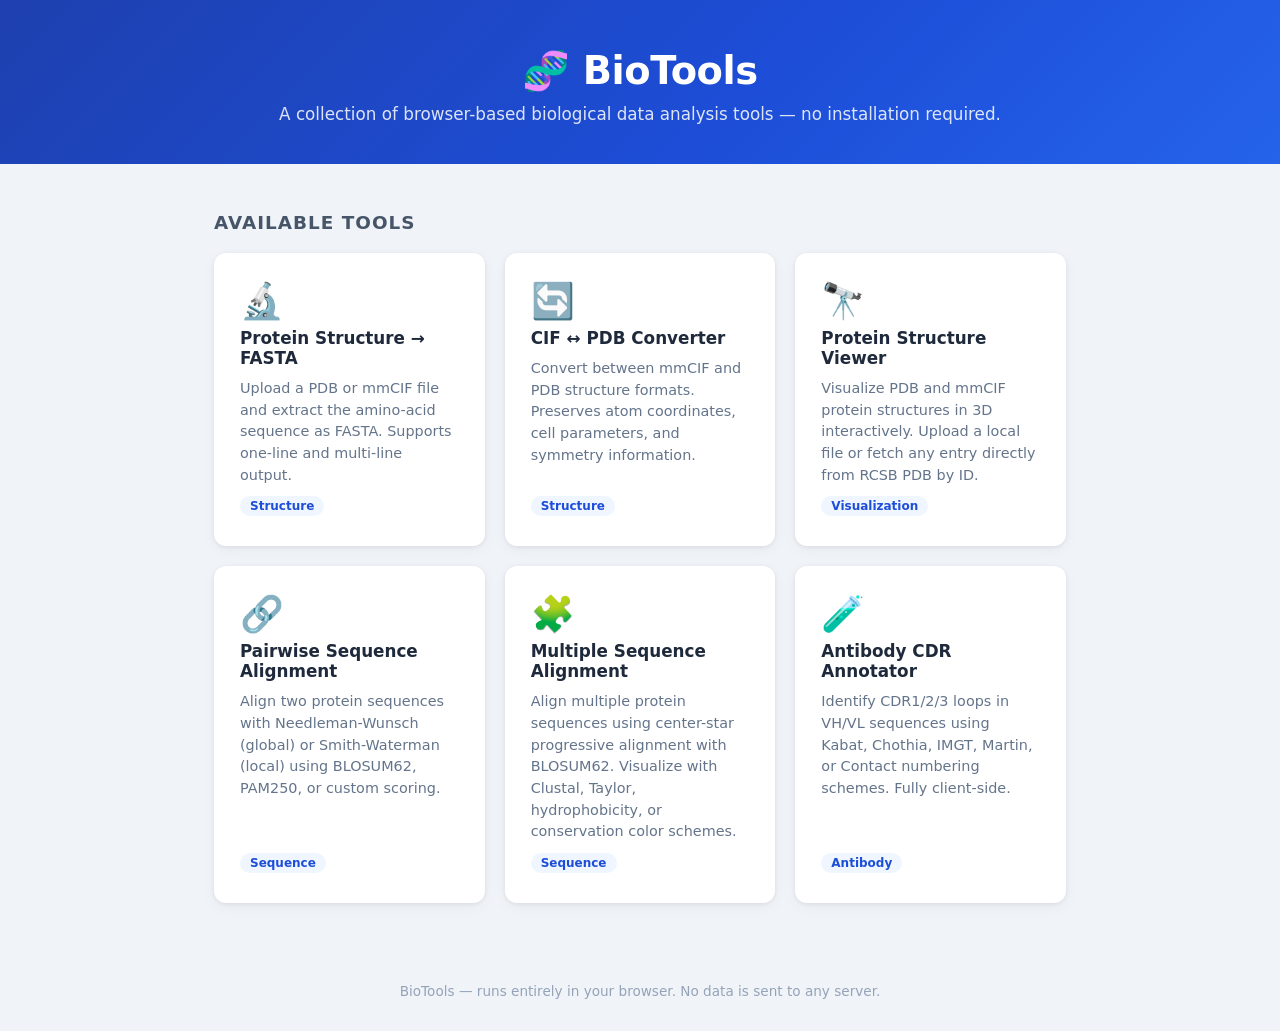
==== index.html @ 52847573 "Add Antibody CDR Annotator tool and homepage card Agent-Logs-Url: https://github.com/Lychem/BioTools" ====
<!DOCTYPE html>
<html lang="en">
<head>
  <meta charset="UTF-8" />
  <meta name="viewport" content="width=device-width, initial-scale=1.0" />
  <title>BioTools — Biological Data Analysis Tools</title>
  <style>
    *, *::before, *::after { box-sizing: border-box; margin: 0; padding: 0; }

    body {
      font-family: 'Segoe UI', system-ui, -apple-system, sans-serif;
      background: #f0f4f8;
      color: #1e293b;
      min-height: 100vh;
    }

    header {
      background: linear-gradient(135deg, #1e40af 0%, #1d4ed8 60%, #2563eb 100%);
      color: #fff;
      padding: 48px 24px 40px;
      text-align: center;
    }
    header h1 {
      font-size: 2.4rem;
      font-weight: 700;
      letter-spacing: -0.5px;
    }
    header p {
      margin-top: 10px;
      font-size: 1.05rem;
      opacity: 0.85;
    }

    main {
      max-width: 900px;
      margin: 48px auto;
      padding: 0 24px;
    }

    .section-title {
      font-size: 1.15rem;
      font-weight: 600;
      color: #475569;
      text-transform: uppercase;
      letter-spacing: 1px;
      margin-bottom: 20px;
    }

    .tools-grid {
      display: grid;
      grid-template-columns: repeat(auto-fill, minmax(260px, 1fr));
      gap: 20px;
    }

    .tool-card {
      background: #fff;
      border-radius: 12px;
      padding: 28px 24px;
      box-shadow: 0 1px 4px rgba(0,0,0,.08), 0 4px 16px rgba(0,0,0,.04);
      text-decoration: none;
      color: inherit;
      display: flex;
      flex-direction: column;
      gap: 10px;
      border: 2px solid transparent;
      transition: border-color 0.2s, box-shadow 0.2s, transform 0.15s;
    }
    .tool-card:hover {
      border-color: #2563eb;
      box-shadow: 0 4px 20px rgba(37,99,235,.15);
      transform: translateY(-2px);
    }

    .tool-icon {
      font-size: 2.2rem;
      line-height: 1;
    }

    .tool-card h2 {
      font-size: 1.05rem;
      font-weight: 600;
      color: #1e293b;
    }

    .tool-card p {
      font-size: 0.9rem;
      color: #64748b;
      line-height: 1.5;
    }

    .tool-tag {
      display: inline-block;
      background: #eff6ff;
      color: #1d4ed8;
      font-size: 0.75rem;
      font-weight: 600;
      padding: 3px 10px;
      border-radius: 999px;
      margin-top: auto;
      align-self: flex-start;
    }

    footer {
      text-align: center;
      padding: 32px 16px;
      color: #94a3b8;
      font-size: 0.85rem;
    }
  </style>
</head>
<body>

  <header>
    <h1>🧬 BioTools</h1>
    <p>A collection of browser-based biological data analysis tools — no installation required.</p>
  </header>

  <main>
    <p class="section-title">Available Tools</p>
    <div class="tools-grid">

      <a class="tool-card" href="protein-to-fasta/index.html">
        <div class="tool-icon">🔬</div>
        <h2>Protein Structure → FASTA</h2>
        <p>Upload a PDB or mmCIF file and extract the amino-acid sequence as FASTA. Supports one-line and multi-line output.</p>
        <span class="tool-tag">Structure</span>
      </a>

      <a class="tool-card" href="cif-pdb-converter/index.html">
        <div class="tool-icon">🔄</div>
        <h2>CIF ↔ PDB Converter</h2>
        <p>Convert between mmCIF and PDB structure formats. Preserves atom coordinates, cell parameters, and symmetry information.</p>
        <span class="tool-tag">Structure</span>
      </a>

      <a class="tool-card" href="protein-viewer/index.html">
        <div class="tool-icon">🔭</div>
        <h2>Protein Structure Viewer</h2>
        <p>Visualize PDB and mmCIF protein structures in 3D interactively. Upload a local file or fetch any entry directly from RCSB PDB by ID.</p>
        <span class="tool-tag">Visualization</span>
      </a>

      <a class="tool-card" href="sequence-alignment/index.html">
        <div class="tool-icon">🔗</div>
        <h2>Pairwise Sequence Alignment</h2>
        <p>Align two protein sequences with Needleman-Wunsch (global) or Smith-Waterman (local) using BLOSUM62, PAM250, or custom scoring.</p>
        <span class="tool-tag">Sequence</span>
      </a>

      <a class="tool-card" href="msa-viewer/index.html">
        <div class="tool-icon">🧩</div>
        <h2>Multiple Sequence Alignment</h2>
        <p>Align multiple protein sequences using center-star progressive alignment with BLOSUM62. Visualize with Clustal, Taylor, hydrophobicity, or conservation color schemes.</p>
        <span class="tool-tag">Sequence</span>
      </a>

      <a class="tool-card" href="antibody-cdr/index.html">
        <div class="tool-icon">🧪</div>
        <h2>Antibody CDR Annotator</h2>
        <p>Identify CDR1/2/3 loops in VH/VL sequences using Kabat, Chothia, IMGT, Martin, or Contact numbering schemes. Fully client-side.</p>
        <span class="tool-tag">Antibody</span>
      </a>

    </div>
  </main>

  <footer>BioTools — runs entirely in your browser. No data is sent to any server.</footer>

</body>
</html>
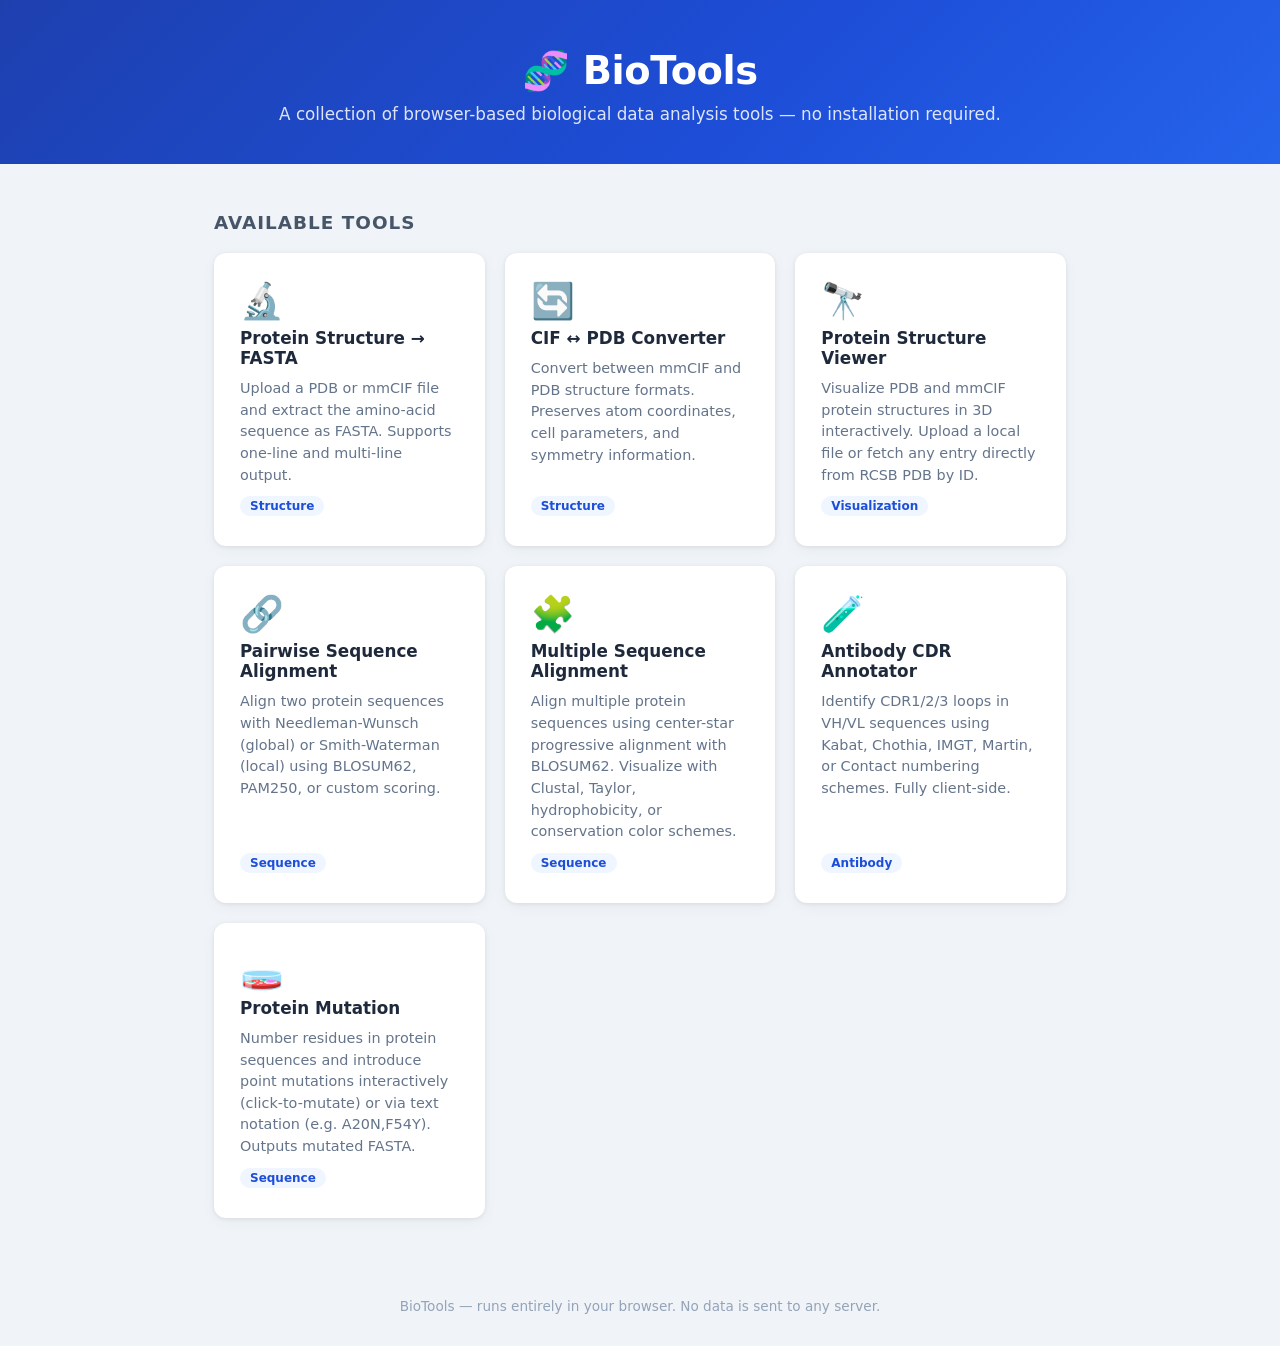
==== commit 9976c87c: "feat: add Protein Mutation tool with interactive and text-notation modes Agent-Logs-Url: https://git" ====
--- a/index.html
+++ b/index.html
@@ -161,6 +161,13 @@
         <span class="tool-tag">Antibody</span>
       </a>
 
+      <a class="tool-card" href="protein-mutation/index.html">
+        <div class="tool-icon">🧫</div>
+        <h2>Protein Mutation</h2>
+        <p>Number residues in protein sequences and introduce point mutations interactively (click-to-mutate) or via text notation (e.g. A20N,F54Y). Outputs mutated FASTA.</p>
+        <span class="tool-tag">Sequence</span>
+      </a>
+
     </div>
   </main>
 
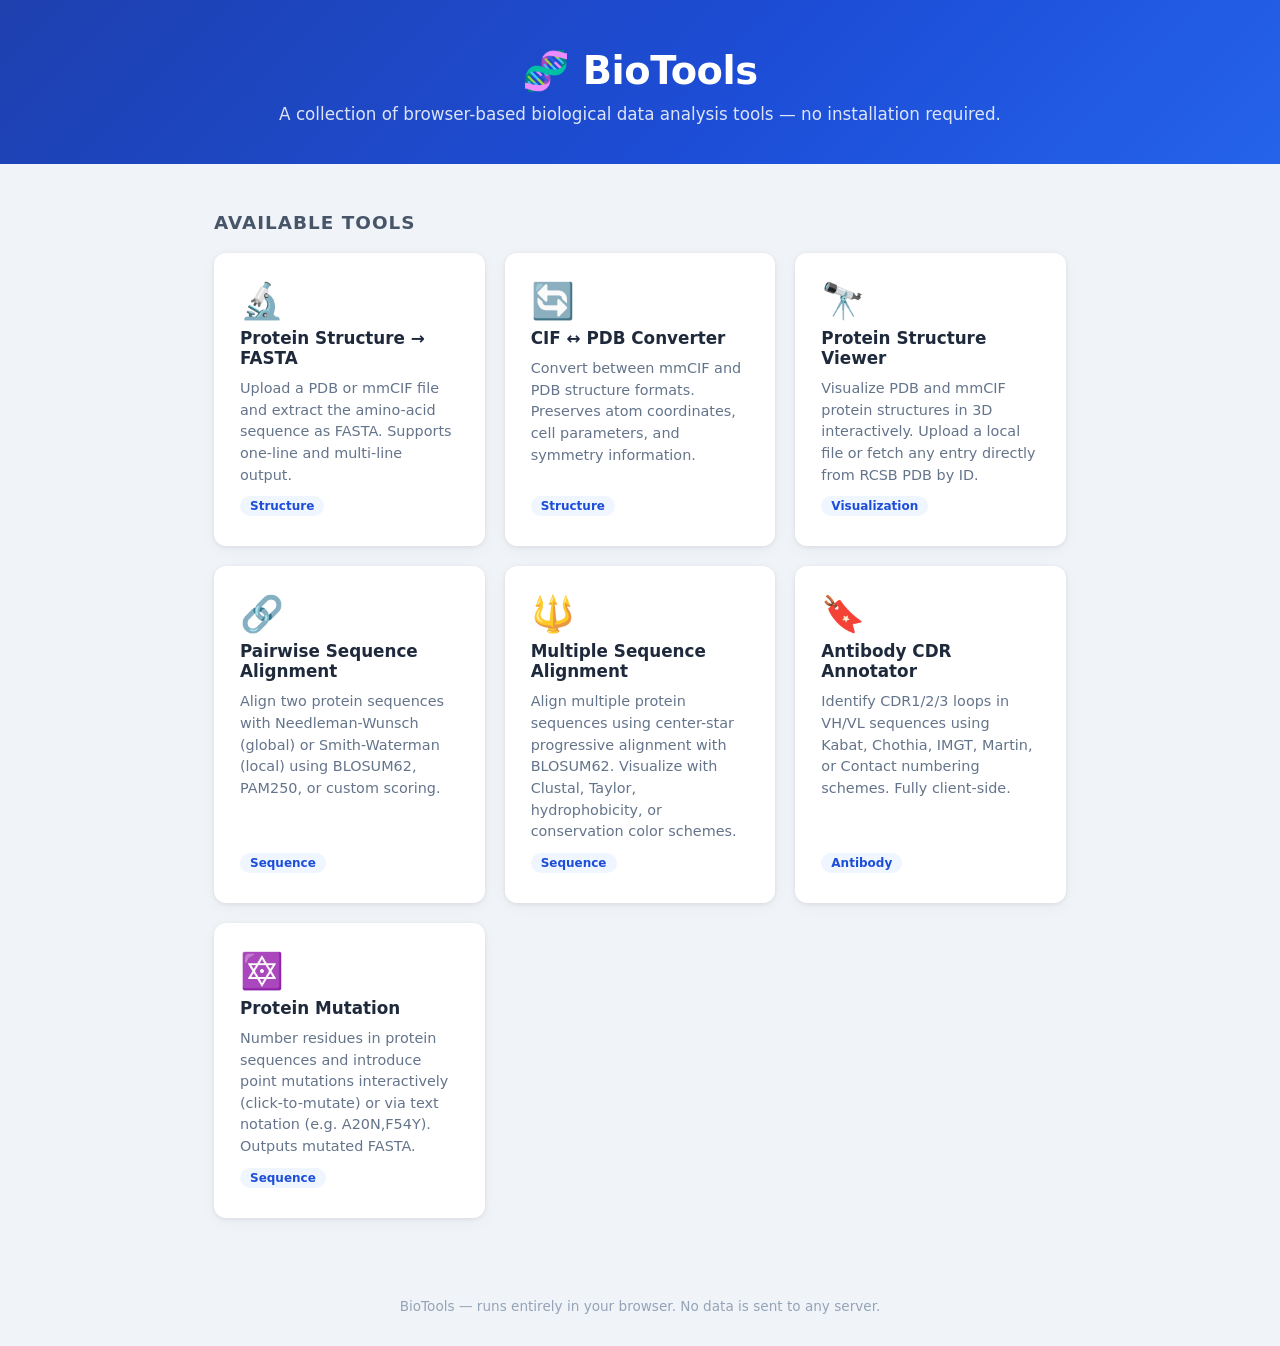
==== commit 8d0c6786: "change icons" ====
--- a/index.html
+++ b/index.html
@@ -148,21 +148,21 @@
       </a>
 
       <a class="tool-card" href="msa-viewer/index.html">
-        <div class="tool-icon">🧩</div>
+        <div class="tool-icon">🔱</div>
         <h2>Multiple Sequence Alignment</h2>
         <p>Align multiple protein sequences using center-star progressive alignment with BLOSUM62. Visualize with Clustal, Taylor, hydrophobicity, or conservation color schemes.</p>
         <span class="tool-tag">Sequence</span>
       </a>
 
       <a class="tool-card" href="antibody-cdr/index.html">
-        <div class="tool-icon">🧪</div>
+        <div class="tool-icon">🔖</div>
         <h2>Antibody CDR Annotator</h2>
         <p>Identify CDR1/2/3 loops in VH/VL sequences using Kabat, Chothia, IMGT, Martin, or Contact numbering schemes. Fully client-side.</p>
         <span class="tool-tag">Antibody</span>
       </a>
 
       <a class="tool-card" href="protein-mutation/index.html">
-        <div class="tool-icon">🧫</div>
+        <div class="tool-icon">🔯</div>
         <h2>Protein Mutation</h2>
         <p>Number residues in protein sequences and introduce point mutations interactively (click-to-mutate) or via text notation (e.g. A20N,F54Y). Outputs mutated FASTA.</p>
         <span class="tool-tag">Sequence</span>
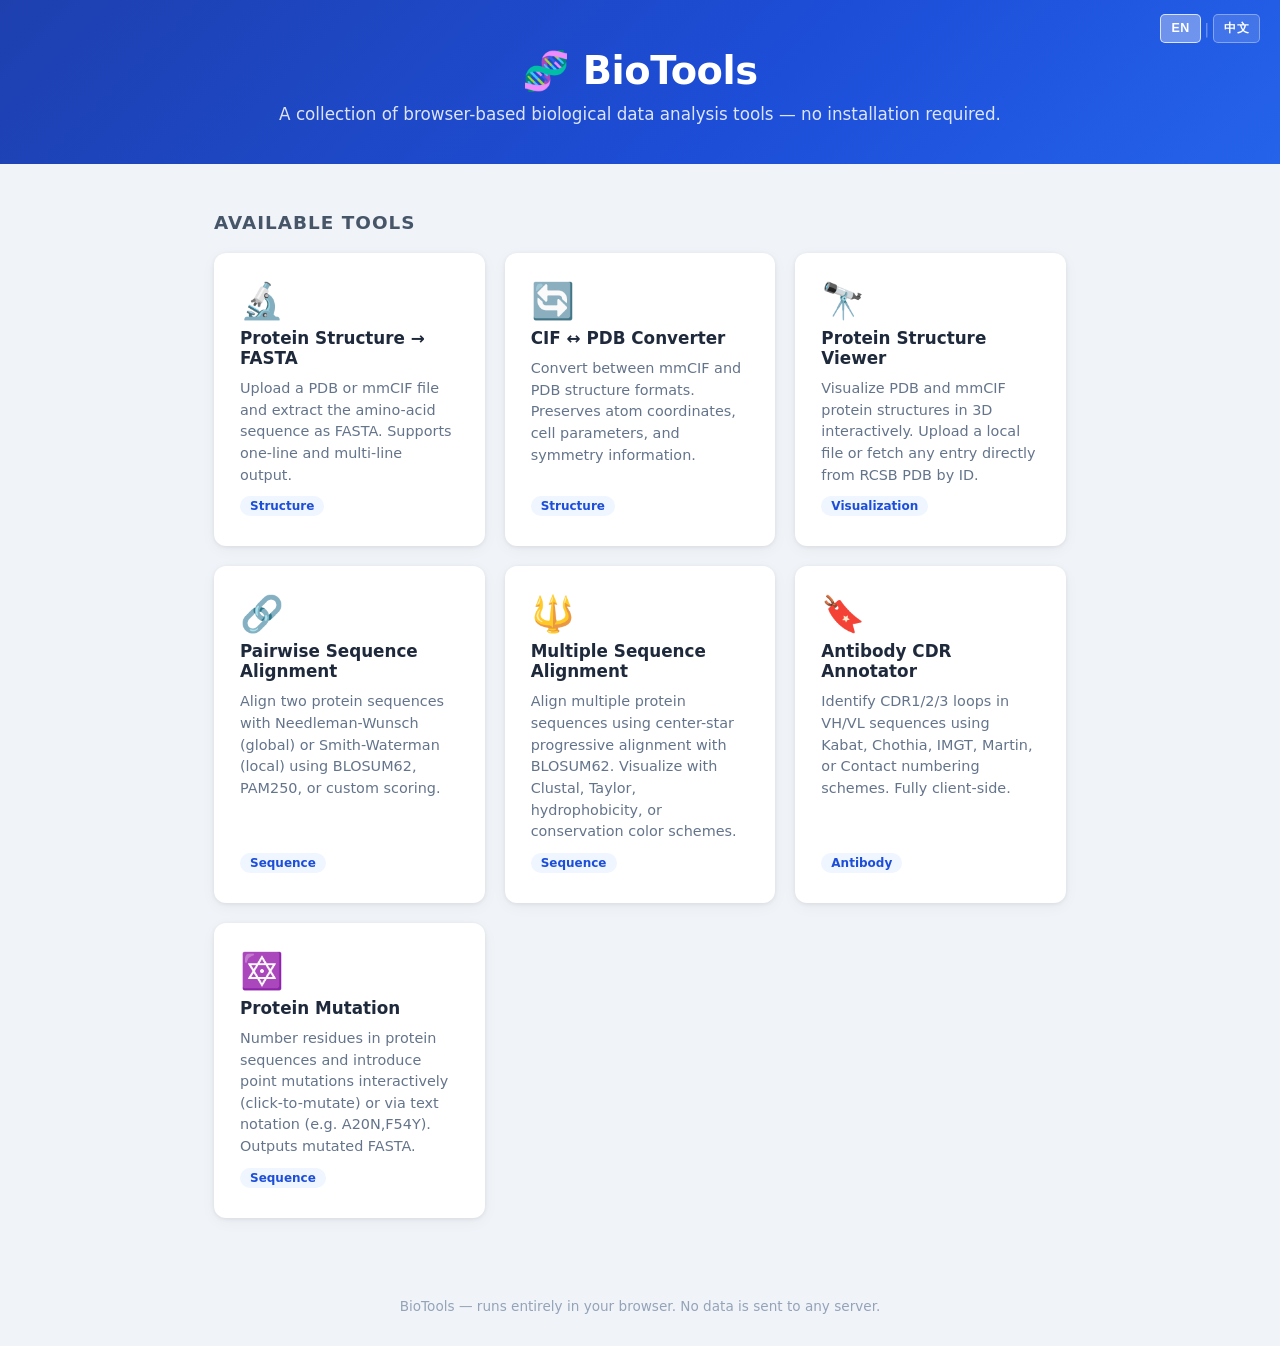
==== commit 64a8ee48: "feat: add EN/CN language switcher to all BioTools pages - Create i18n.js with full English/Chinese t" ====
--- a/index.html
+++ b/index.html
@@ -3,7 +3,7 @@
 <head>
   <meta charset="UTF-8" />
   <meta name="viewport" content="width=device-width, initial-scale=1.0" />
-  <title>BioTools — Biological Data Analysis Tools</title>
+  <title data-i18n="page.index">BioTools — Biological Data Analysis Tools</title>
   <style>
     *, *::before, *::after { box-sizing: border-box; margin: 0; padding: 0; }
 
@@ -112,66 +112,67 @@
 
   <header>
     <h1>🧬 BioTools</h1>
-    <p>A collection of browser-based biological data analysis tools — no installation required.</p>
+    <p data-i18n="index.subtitle">A collection of browser-based biological data analysis tools — no installation required.</p>
   </header>
 
   <main>
-    <p class="section-title">Available Tools</p>
+    <p class="section-title" data-i18n="index.section">Available Tools</p>
     <div class="tools-grid">
 
       <a class="tool-card" href="protein-to-fasta/index.html">
         <div class="tool-icon">🔬</div>
-        <h2>Protein Structure → FASTA</h2>
-        <p>Upload a PDB or mmCIF file and extract the amino-acid sequence as FASTA. Supports one-line and multi-line output.</p>
-        <span class="tool-tag">Structure</span>
+        <h2 data-i18n="card.p2f.name">Protein Structure → FASTA</h2>
+        <p data-i18n="card.p2f.desc">Upload a PDB or mmCIF file and extract the amino-acid sequence as FASTA. Supports one-line and multi-line output.</p>
+        <span class="tool-tag" data-i18n="card.p2f.tag">Structure</span>
       </a>
 
       <a class="tool-card" href="cif-pdb-converter/index.html">
         <div class="tool-icon">🔄</div>
-        <h2>CIF ↔ PDB Converter</h2>
-        <p>Convert between mmCIF and PDB structure formats. Preserves atom coordinates, cell parameters, and symmetry information.</p>
-        <span class="tool-tag">Structure</span>
+        <h2 data-i18n="card.cifpdb.name">CIF ↔ PDB Converter</h2>
+        <p data-i18n="card.cifpdb.desc">Convert between mmCIF and PDB structure formats. Preserves atom coordinates, cell parameters, and symmetry information.</p>
+        <span class="tool-tag" data-i18n="card.cifpdb.tag">Structure</span>
       </a>
 
       <a class="tool-card" href="protein-viewer/index.html">
         <div class="tool-icon">🔭</div>
-        <h2>Protein Structure Viewer</h2>
-        <p>Visualize PDB and mmCIF protein structures in 3D interactively. Upload a local file or fetch any entry directly from RCSB PDB by ID.</p>
-        <span class="tool-tag">Visualization</span>
+        <h2 data-i18n="card.viewer.name">Protein Structure Viewer</h2>
+        <p data-i18n="card.viewer.desc">Visualize PDB and mmCIF protein structures in 3D interactively. Upload a local file or fetch any entry directly from RCSB PDB by ID.</p>
+        <span class="tool-tag" data-i18n="card.viewer.tag">Visualization</span>
       </a>
 
       <a class="tool-card" href="sequence-alignment/index.html">
         <div class="tool-icon">🔗</div>
-        <h2>Pairwise Sequence Alignment</h2>
-        <p>Align two protein sequences with Needleman-Wunsch (global) or Smith-Waterman (local) using BLOSUM62, PAM250, or custom scoring.</p>
-        <span class="tool-tag">Sequence</span>
+        <h2 data-i18n="card.align.name">Pairwise Sequence Alignment</h2>
+        <p data-i18n="card.align.desc">Align two protein sequences with Needleman-Wunsch (global) or Smith-Waterman (local) using BLOSUM62, PAM250, or custom scoring.</p>
+        <span class="tool-tag" data-i18n="card.align.tag">Sequence</span>
       </a>
 
       <a class="tool-card" href="msa-viewer/index.html">
         <div class="tool-icon">🔱</div>
-        <h2>Multiple Sequence Alignment</h2>
-        <p>Align multiple protein sequences using center-star progressive alignment with BLOSUM62. Visualize with Clustal, Taylor, hydrophobicity, or conservation color schemes.</p>
-        <span class="tool-tag">Sequence</span>
+        <h2 data-i18n="card.msa.name">Multiple Sequence Alignment</h2>
+        <p data-i18n="card.msa.desc">Align multiple protein sequences using center-star progressive alignment with BLOSUM62. Visualize with Clustal, Taylor, hydrophobicity, or conservation color schemes.</p>
+        <span class="tool-tag" data-i18n="card.msa.tag">Sequence</span>
       </a>
 
       <a class="tool-card" href="antibody-cdr/index.html">
         <div class="tool-icon">🔖</div>
-        <h2>Antibody CDR Annotator</h2>
-        <p>Identify CDR1/2/3 loops in VH/VL sequences using Kabat, Chothia, IMGT, Martin, or Contact numbering schemes. Fully client-side.</p>
-        <span class="tool-tag">Antibody</span>
+        <h2 data-i18n="card.cdr.name">Antibody CDR Annotator</h2>
+        <p data-i18n="card.cdr.desc">Identify CDR1/2/3 loops in VH/VL sequences using Kabat, Chothia, IMGT, Martin, or Contact numbering schemes. Fully client-side.</p>
+        <span class="tool-tag" data-i18n="card.cdr.tag">Antibody</span>
       </a>
 
       <a class="tool-card" href="protein-mutation/index.html">
         <div class="tool-icon">🔯</div>
-        <h2>Protein Mutation</h2>
-        <p>Number residues in protein sequences and introduce point mutations interactively (click-to-mutate) or via text notation (e.g. A20N,F54Y). Outputs mutated FASTA.</p>
-        <span class="tool-tag">Sequence</span>
+        <h2 data-i18n="card.mut.name">Protein Mutation</h2>
+        <p data-i18n="card.mut.desc">Number residues in protein sequences and introduce point mutations interactively (click-to-mutate) or via text notation (e.g. A20N,F54Y). Outputs mutated FASTA.</p>
+        <span class="tool-tag" data-i18n="card.mut.tag">Sequence</span>
       </a>
 
     </div>
   </main>
 
-  <footer>BioTools — runs entirely in your browser. No data is sent to any server.</footer>
+  <footer data-i18n="index.footer">BioTools — runs entirely in your browser. No data is sent to any server.</footer>
 
+  <script src="i18n.js"></script>
 </body>
 </html>
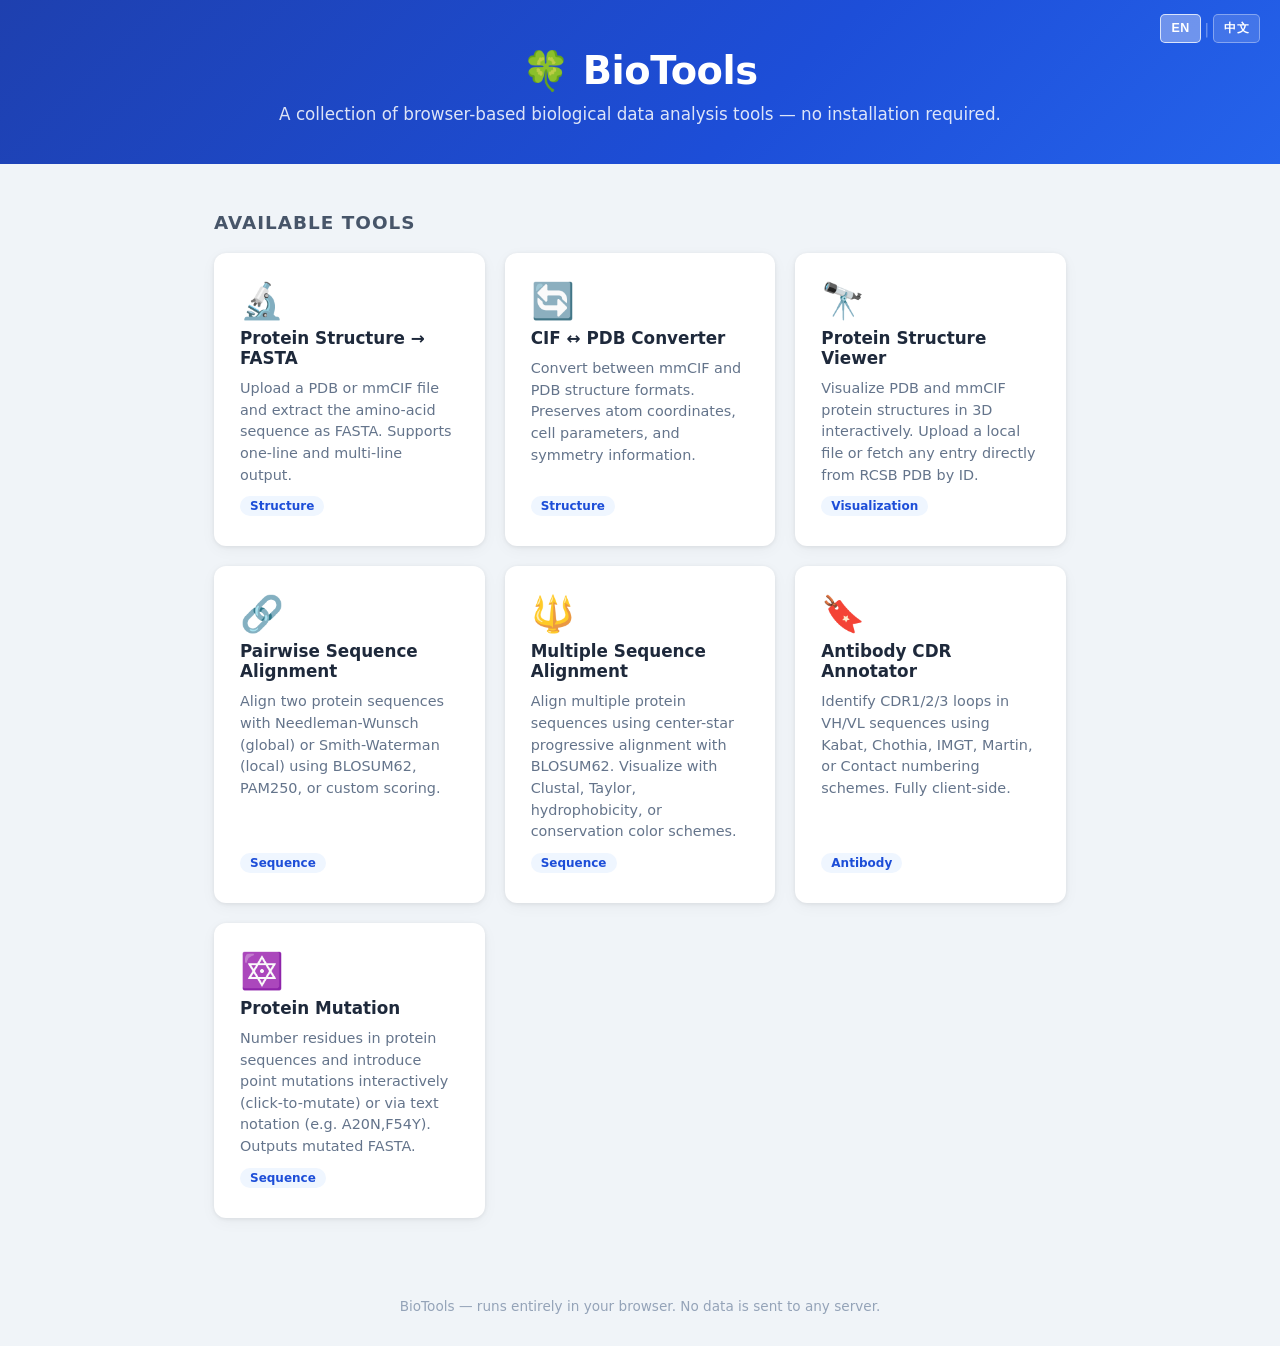
==== commit a30fdef1: "change biotools icon 🍀" ====
--- a/index.html
+++ b/index.html
@@ -111,7 +111,7 @@
 <body>
 
   <header>
-    <h1>🧬 BioTools</h1>
+    <h1>🍀 BioTools</h1>
     <p data-i18n="index.subtitle">A collection of browser-based biological data analysis tools — no installation required.</p>
   </header>
 
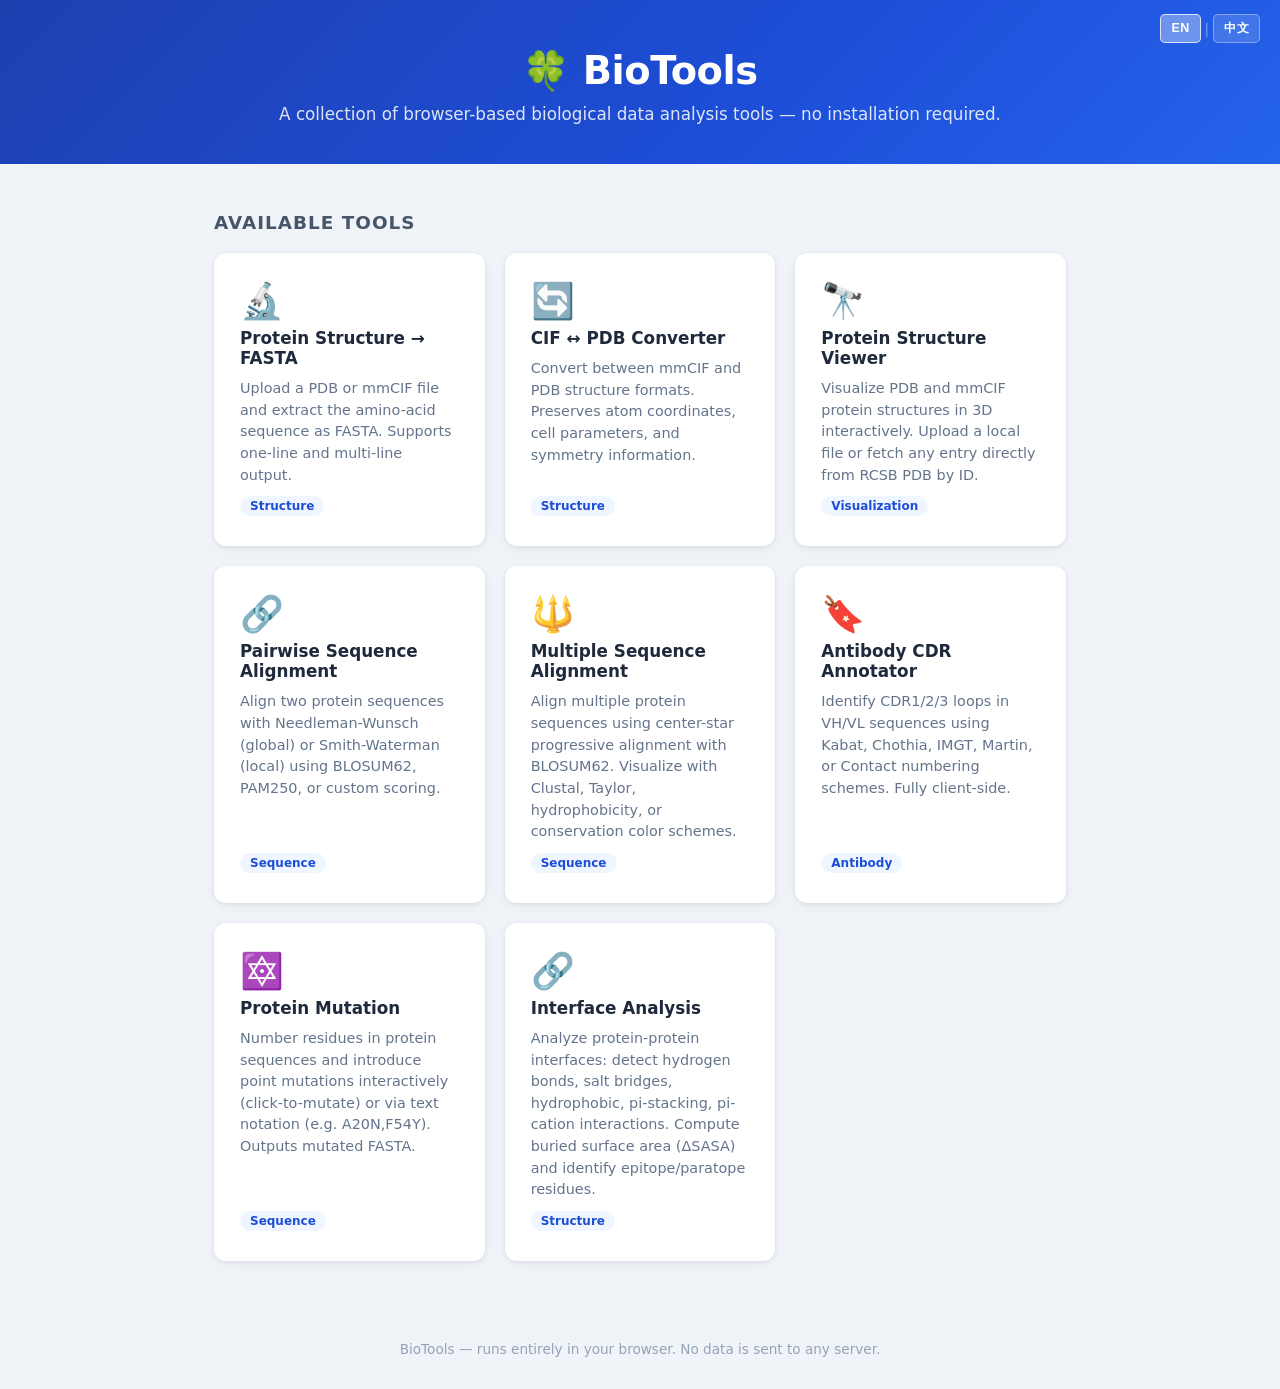
==== commit 14c20d9e: "feat: add Interface Analysis module for protein-protein interface detection New module analyzes prot" ====
--- a/index.html
+++ b/index.html
@@ -168,6 +168,13 @@
         <span class="tool-tag" data-i18n="card.mut.tag">Sequence</span>
       </a>
 
+      <a class="tool-card" href="interface-analysis/index.html">
+        <div class="tool-icon">🔗</div>
+        <h2 data-i18n="card.iface.name">Interface Analysis</h2>
+        <p data-i18n="card.iface.desc">Analyze protein-protein interfaces: detect hydrogen bonds, salt bridges, hydrophobic, pi-stacking, pi-cation interactions. Compute buried surface area (ΔSASA) and identify epitope/paratope residues.</p>
+        <span class="tool-tag" data-i18n="card.iface.tag">Structure</span>
+      </a>
+
     </div>
   </main>
 
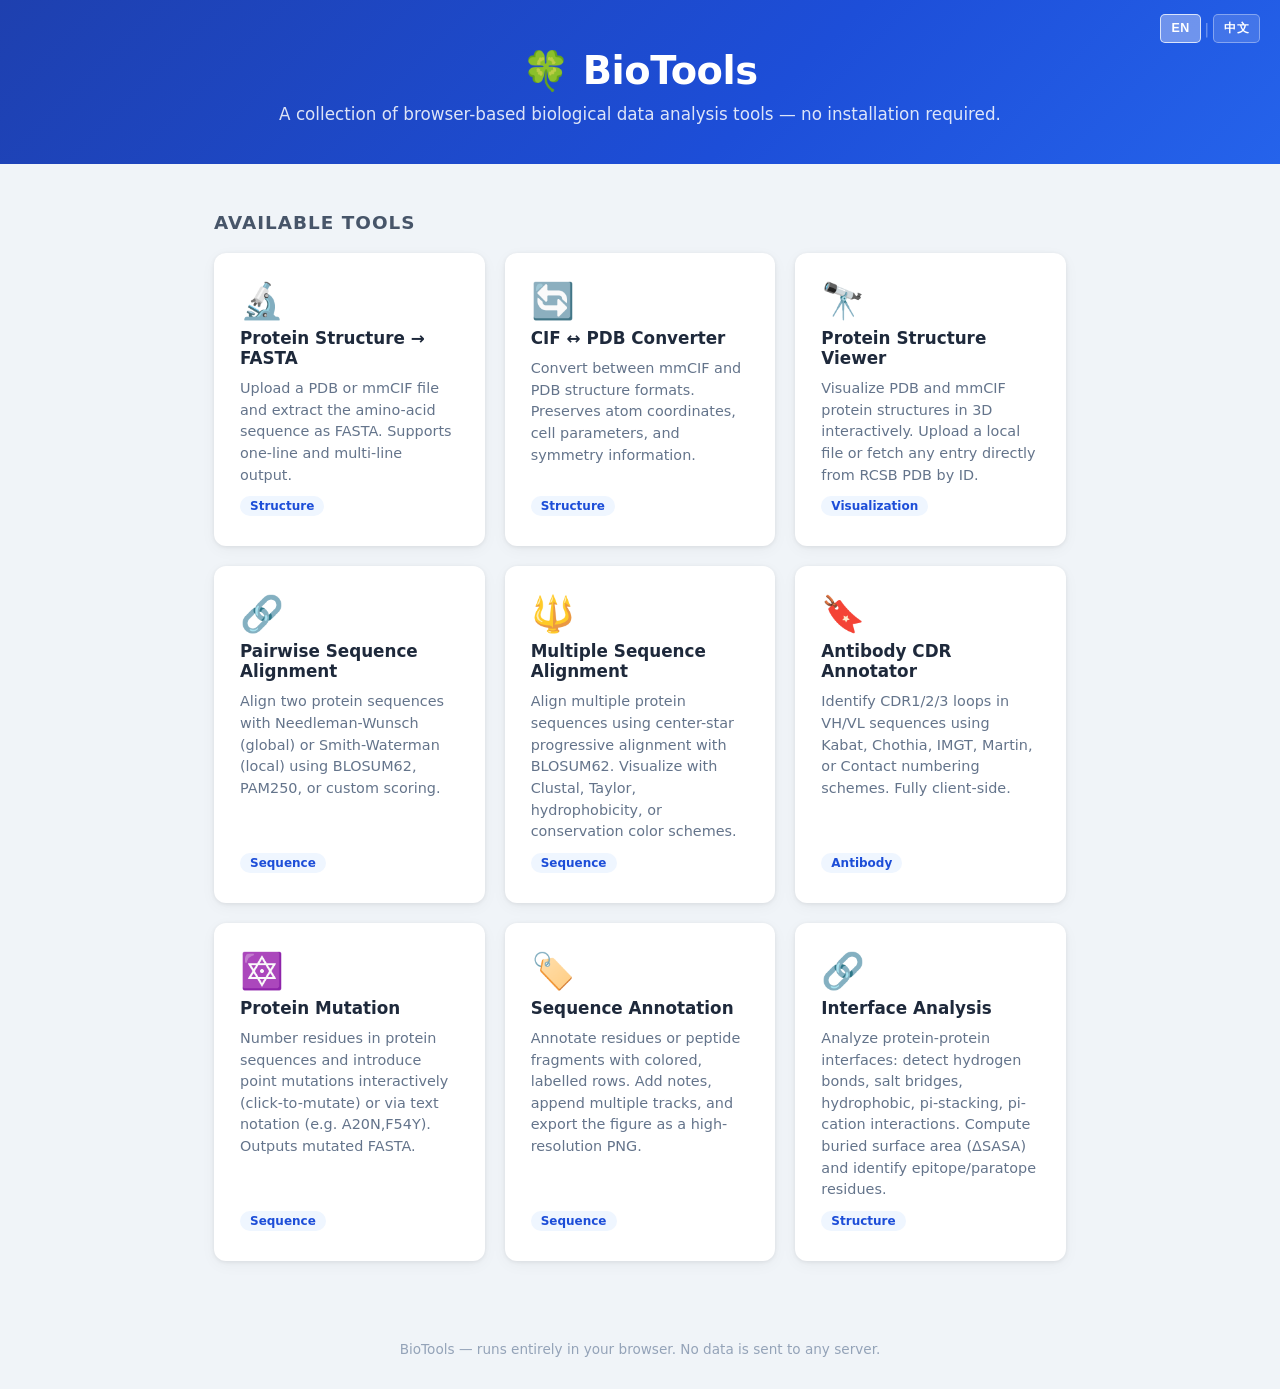
==== commit c1b001ed: "feat: add sequence annotation module with PNG export" ====
--- a/index.html
+++ b/index.html
@@ -168,6 +168,13 @@
         <span class="tool-tag" data-i18n="card.mut.tag">Sequence</span>
       </a>
 
+      <a class="tool-card" href="sequence-annotation/index.html">
+        <div class="tool-icon">🏷️</div>
+        <h2 data-i18n="card.anno.name">Sequence Annotation</h2>
+        <p data-i18n="card.anno.desc">Annotate residues or peptide fragments with colored, labelled rows. Add notes, append multiple tracks, and export the figure as a high-resolution PNG.</p>
+        <span class="tool-tag" data-i18n="card.anno.tag">Sequence</span>
+      </a>
+
       <a class="tool-card" href="interface-analysis/index.html">
         <div class="tool-icon">🔗</div>
         <h2 data-i18n="card.iface.name">Interface Analysis</h2>
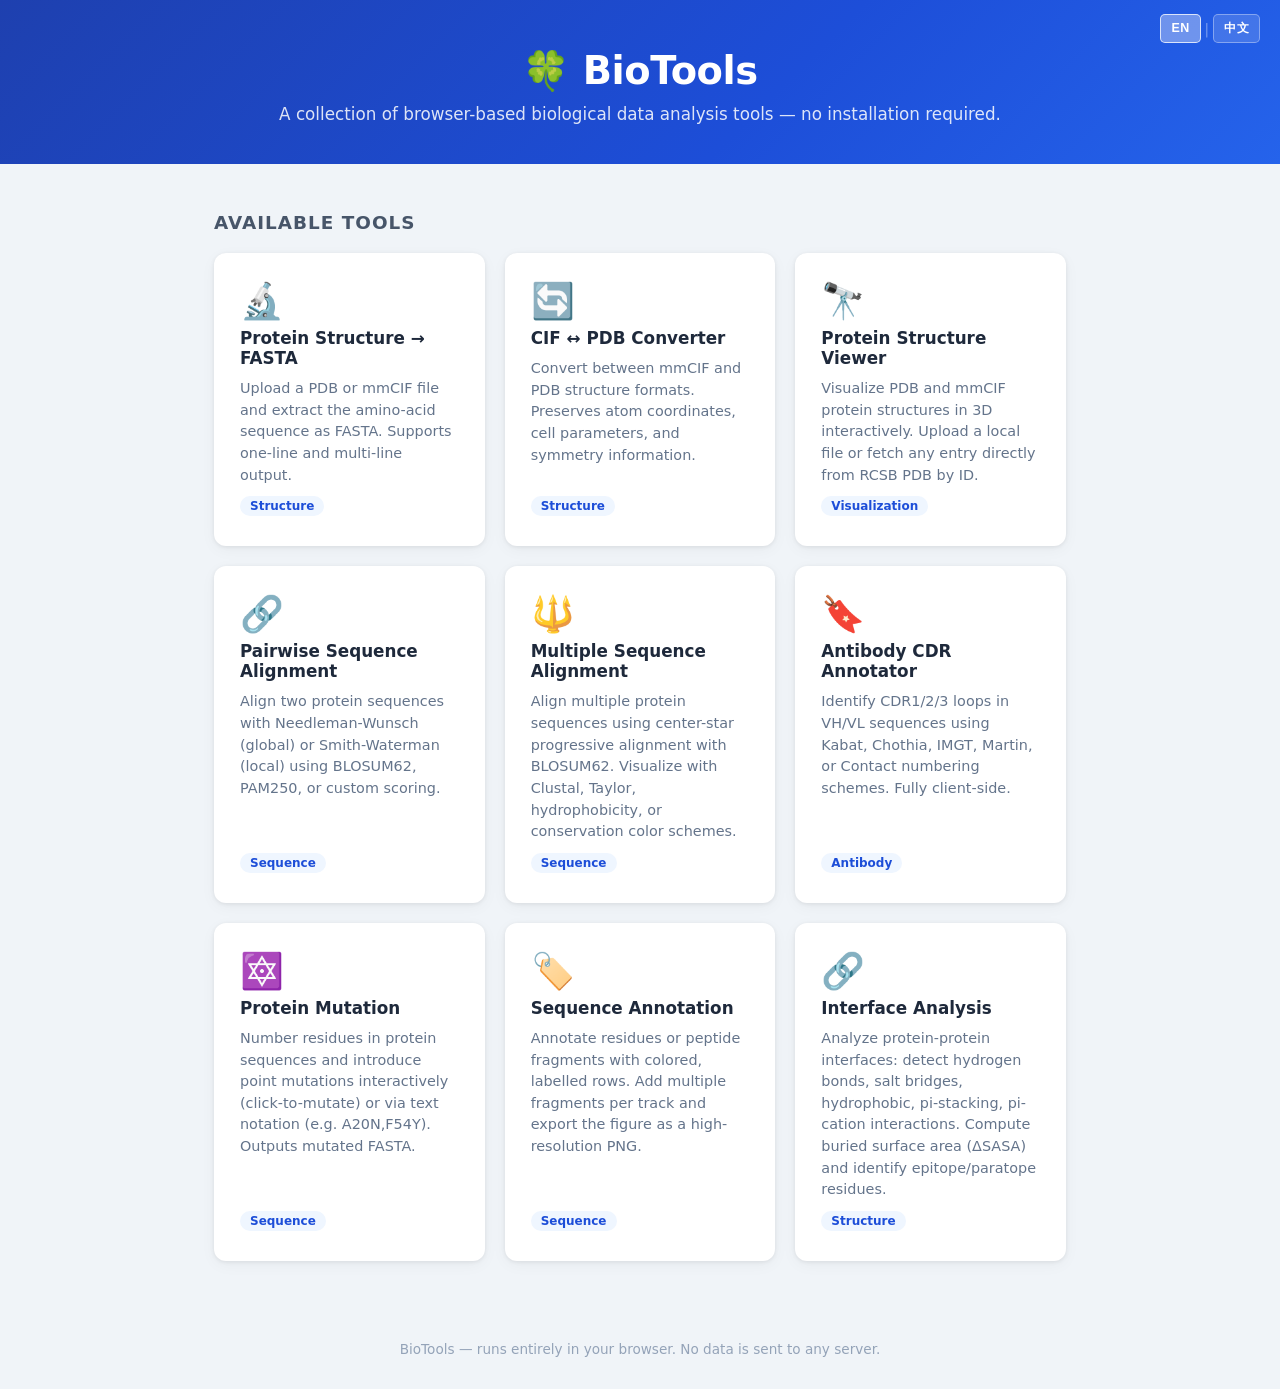
==== commit aa53d2a4: "feat: support multiple fragments per annotation row" ====
--- a/index.html
+++ b/index.html
@@ -171,7 +171,7 @@
       <a class="tool-card" href="sequence-annotation/index.html">
         <div class="tool-icon">🏷️</div>
         <h2 data-i18n="card.anno.name">Sequence Annotation</h2>
-        <p data-i18n="card.anno.desc">Annotate residues or peptide fragments with colored, labelled rows. Add notes, append multiple tracks, and export the figure as a high-resolution PNG.</p>
+        <p data-i18n="card.anno.desc">Annotate residues or peptide fragments with colored, labelled rows. Add multiple fragments per track and export the figure as a high-resolution PNG.</p>
         <span class="tool-tag" data-i18n="card.anno.tag">Sequence</span>
       </a>
 
